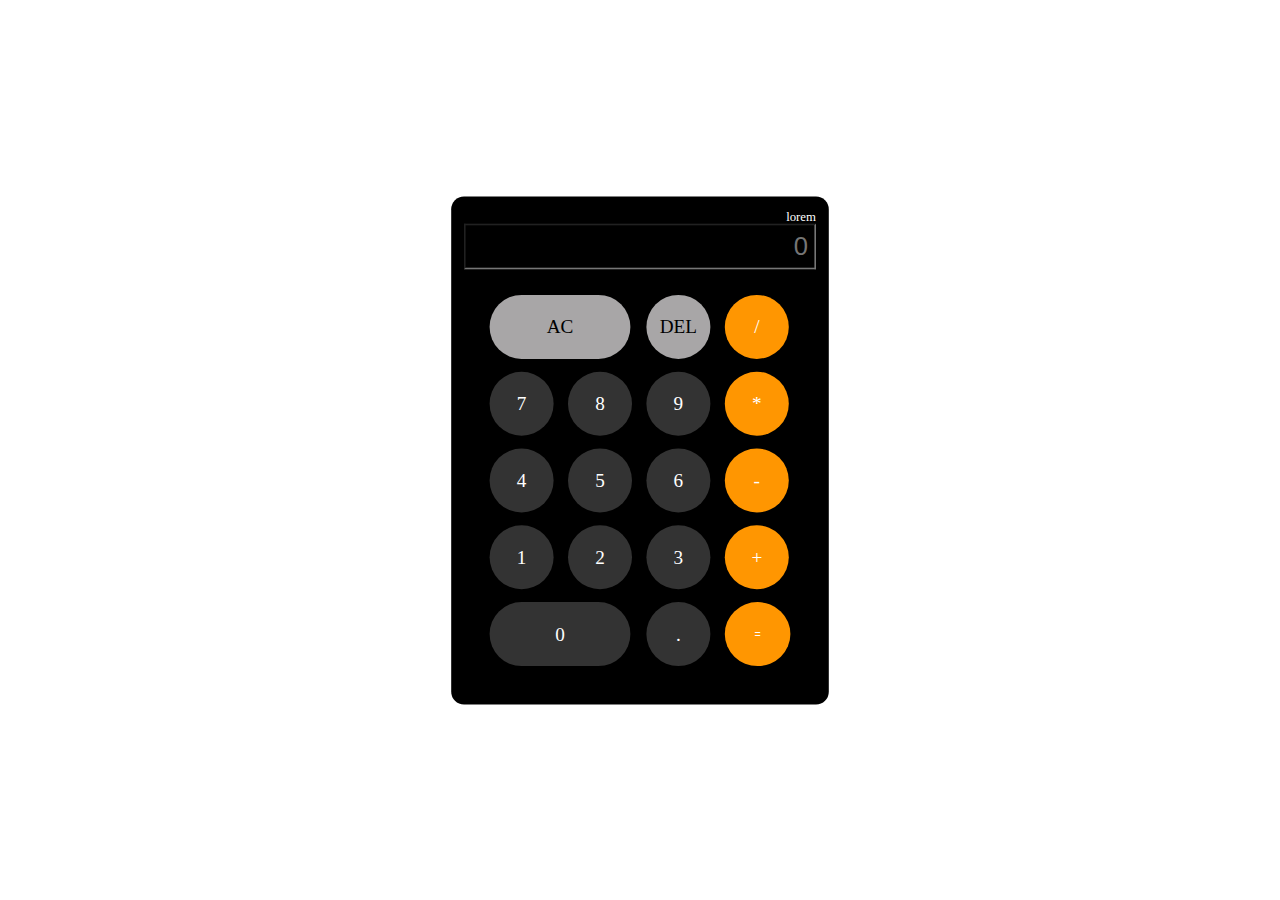
==== calculator/index.html @ e192c94d "added localStorage files and completed HTML and CSS of calculator" ====
<!DOCTYPE html>
<html lang="en">
  <head>
    <meta charset="UTF-8" />
    <meta name="viewport" content="width=device-width, initial-scale=1.0" />
    <title>Calculator</title>
    <link rel="stylesheet" href="style.css" />
  </head>
  <body>
    <div class="body">
      <div class="mainContainer">
        <form>
          <p>lorem</p>
          <input type="text" placeholder="0" />
          <div class="buttons">
            <div class="btns btnAC">AC</div>
            <div class="btns btnDEL">DEL</div>
            <div class="btns btnDivide">/</div>
            <div class="btns btn7 numbers">7</div>
            <div class="btns btn8 numbers">8</div>
            <div class="btns btn9 numbers">9</div>
            <div class="btns btnMul">*</div>
            <div class="btns btn4 numbers">4</div>
            <div class="btns btn5 numbers">5</div>
            <div class="btns btn6 numbers">6</div>
            <div class="btns btnMinus">-</div>
            <div class="btns btn1 numbers">1</div>
            <div class="btns btn2 numbers">2</div>
            <div class="btns btn3 numbers">3</div>
            <div class="btns btnPlus">+</div>
            <div class="btns btn0 numbers">0</div>
            <div class="btns btnDot numbers">.</div>
            <button>=</button>
          </div>
        </form>
      </div>
    </div>
    <script src="script.js"></script>
  </body>
</html>
---- calculator/style.css ----
* {
  margin: 0;
  padding: 0;
  box-sizing: border-box;
}

.body {
  height: 100vh;
  display: grid;
  place-items: center;
}

.mainContainer {
  background-color: black;
  color: white;
  padding: 1rem;
  border-radius: 1rem;
  transform: scale(0.8);
}

form {
  display: flex;
  flex-direction: column;
}

form p {
  text-align: end;
}

form input {
  padding: 0.5rem;
  background-color: black;
  color: white;
  text-align: end;
  font-size: 2rem;
  /* caret-color: transparent; */
  pointer-events: none;

  &::-webkit-inner-spin-button,
  &::-webkit-outer-spin-button {
    -webkit-appearance: none;
  }

  &:focus {
    outline: none;
  }
}

.buttons {
  padding: 2rem;
  color: white;
  display: grid;
  gap: 1rem;
  grid-template-areas:
    "AC AC DEL Divide"
    "seven eight nine Mul"
    "four five six Minus"
    "one two three plus"
    "zero zero dot Equal";
}

.btns {
  font-size: 1.5rem;
  height: 5rem;
  width: 5rem;
  border-radius: 50%;
  display: flex;
  justify-content: center;
  align-items: center;
  cursor: pointer;
}

.numbers {
  background-color: hsl(0, 0%, 50%);
  &:hover {
    background-color: hsl(0, 0%, 60%);
  }
}

.btnAC {
  grid-area: AC;
  background-color: #a8a6a7;
  color: black;
  width: 11rem;
  border-radius: 3rem;
}

.btnDEL {
  grid-area: DEL;
  background-color: #a8a6a7;
  color: black;
}

.btn0 {
  grid-area: zero;
  background-color: #333333;
  width: 11rem;
  border-radius: 3rem;
}

.btn1 {
  grid-area: one;
  background-color: #333333;
}

.btn2 {
  grid-area: two;
  background-color: #333333;
}

.btn3 {
  grid-area: three;
  background-color: #333333;
}

.btn4 {
  grid-area: four;
  background-color: #333333;
}

.btn5 {
  grid-area: five;
  background-color: #333333;
}

.btn6 {
  grid-area: six;
  background-color: #333333;
}

.btn7 {
  grid-area: seven;
  background-color: #333333;
}

.btn8 {
  grid-area: eight;
  background-color: #333333;
}

.btn9 {
  grid-area: nine;
  background-color: #333333;
}

.btnDot {
  grid-area: dot;
  background-color: #333333;
}

.btnMinus {
  grid-area: Minus;
  background-color: #ff9601;
}

.btnPlus {
  grid-area: plus;
  background-color: #ff9601;
}

.btnMul {
  grid-area: Mul;
  background-color: #ff9601;
}

.btnDivide {
  grid-area: Divide;
  background-color: #ff9601;
}

button {
  grid-area: Equal;
  background-color: #ff9601;
  color: white;
  border-radius: 50%;
  border: none;
  cursor: pointer;
}
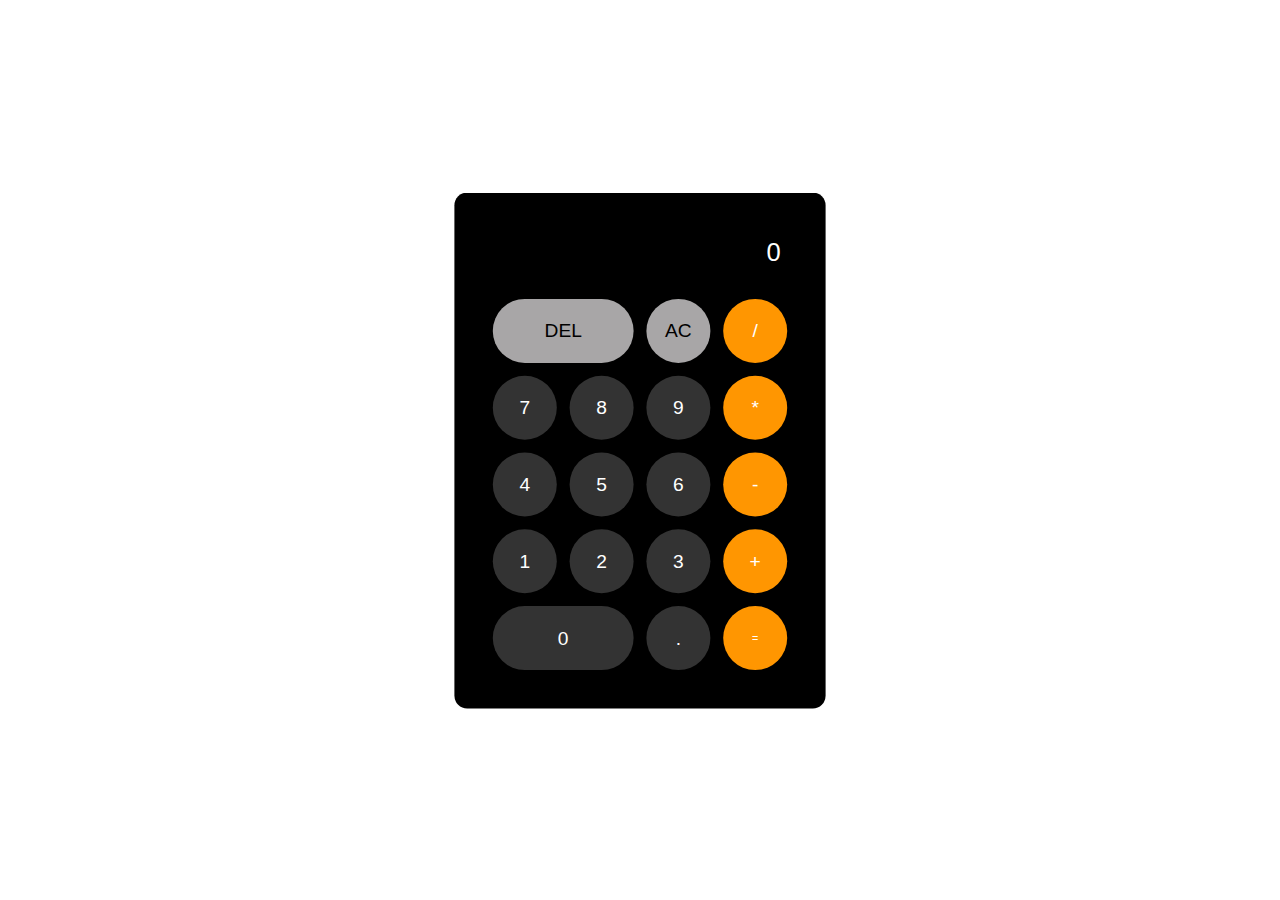
==== commit 0768e827: "added calculator" ====
--- a/calculator/index.html
+++ b/calculator/index.html
@@ -9,30 +9,30 @@
   <body>
     <div class="body">
       <div class="mainContainer">
-        <form>
-          <p>lorem</p>
+        <div class="wrapper">
+          <p></p>
           <input type="text" placeholder="0" />
           <div class="buttons">
-            <div class="btns btnAC">AC</div>
-            <div class="btns btnDEL">DEL</div>
-            <div class="btns btnDivide">/</div>
-            <div class="btns btn7 numbers">7</div>
-            <div class="btns btn8 numbers">8</div>
-            <div class="btns btn9 numbers">9</div>
-            <div class="btns btnMul">*</div>
-            <div class="btns btn4 numbers">4</div>
-            <div class="btns btn5 numbers">5</div>
-            <div class="btns btn6 numbers">6</div>
-            <div class="btns btnMinus">-</div>
-            <div class="btns btn1 numbers">1</div>
-            <div class="btns btn2 numbers">2</div>
-            <div class="btns btn3 numbers">3</div>
-            <div class="btns btnPlus">+</div>
-            <div class="btns btn0 numbers">0</div>
-            <div class="btns btnDot numbers">.</div>
-            <button>=</button>
+            <button class="btns btnDEL">DEL</button>
+            <button class="btns btnAC">AC</button>
+            <button class="btns btnDivide operators">/</button>
+            <button class="btns btn7 numbers">7</button>
+            <button class="btns btn8 numbers">8</button>
+            <button class="btns btn9 numbers">9</button>
+            <button class="btns btnMul operators">*</button>
+            <button class="btns btn4 numbers">4</button>
+            <button class="btns btn5 numbers">5</button>
+            <button class="btns btn6 numbers">6</button>
+            <button class="btns btnMinus operators">-</button>
+            <button class="btns btn1 numbers">1</button>
+            <button class="btns btn2 numbers">2</button>
+            <button class="btns btn3 numbers">3</button>
+            <button class="btns btnPlus operators">+</button>
+            <button class="btns btn0 numbers" aria-label="button">0</button>
+            <button class="btns btnDot numbers">.</button>
+            <button class="equalBtn">=</button>
           </div>
-        </form>
+        </div>
       </div>
     </div>
     <script src="script.js"></script>
--- a/calculator/style.css
+++ b/calculator/style.css
@@ -18,22 +18,29 @@
   transform: scale(0.8);
 }
 
-form {
+.wrapper {
   display: flex;
   flex-direction: column;
 }
 
-form p {
+.wrapper p {
   text-align: end;
+  height: 2rem;
+  font-size: 1.5rem;
+  width: 23rem;
+  margin: auto;
 }
 
-form input {
+.wrapper input {
   padding: 0.5rem;
   background-color: black;
   color: white;
   text-align: end;
   font-size: 2rem;
-  /* caret-color: transparent; */
+  width: 23rem;
+  margin: auto;
+  border: none;
+  caret-color: transparent;
   pointer-events: none;
 
   &::-webkit-inner-spin-button,
@@ -44,6 +51,10 @@
   &:focus {
     outline: none;
   }
+
+  &::placeholder {
+    color: white;
+  }
 }
 
 .buttons {
@@ -52,7 +63,7 @@
   display: grid;
   gap: 1rem;
   grid-template-areas:
-    "AC AC DEL Divide"
+    "DEL DEL AC Divide"
     "seven eight nine Mul"
     "four five six Minus"
     "one two three plus"
@@ -81,11 +92,12 @@
   grid-area: AC;
   background-color: #a8a6a7;
   color: black;
-  width: 11rem;
   border-radius: 3rem;
 }
 
 .btnDEL {
+  width: 11rem;
+  border-radius: 3rem;
   grid-area: DEL;
   background-color: #a8a6a7;
   color: black;
